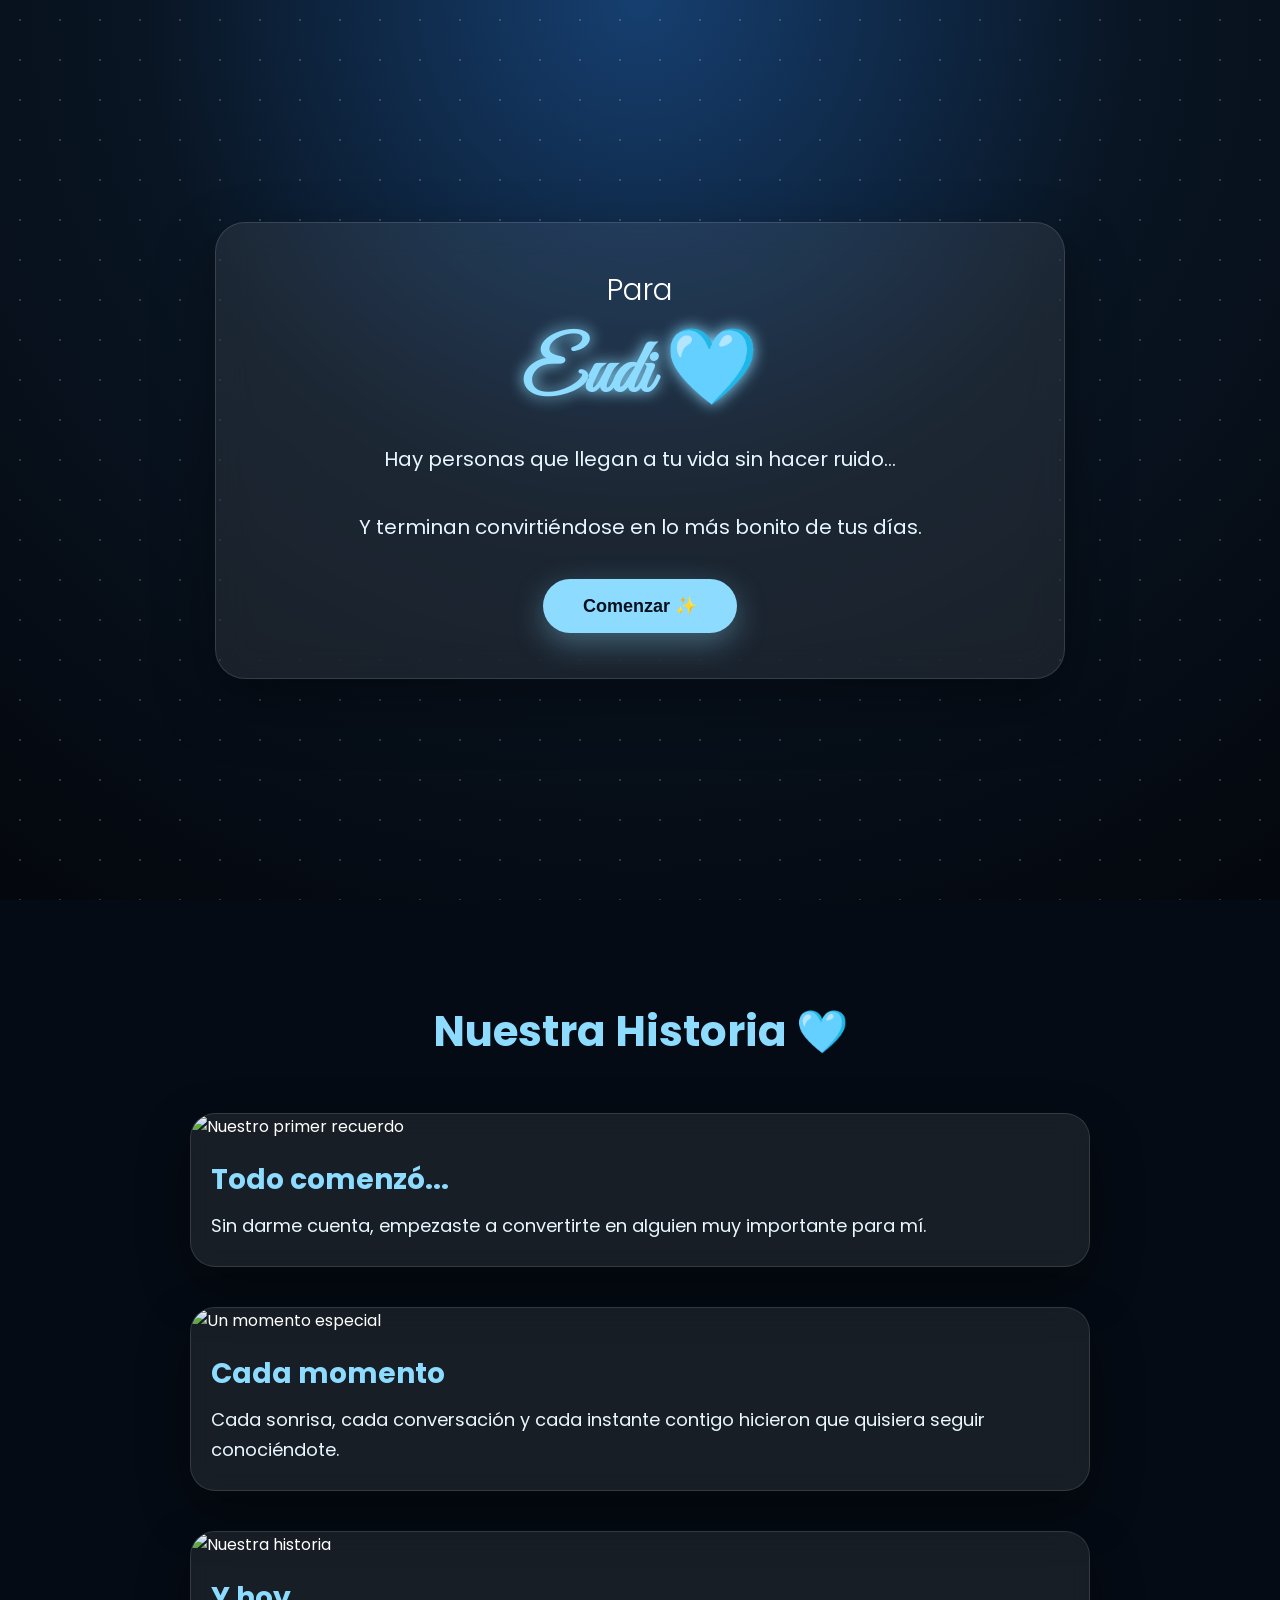
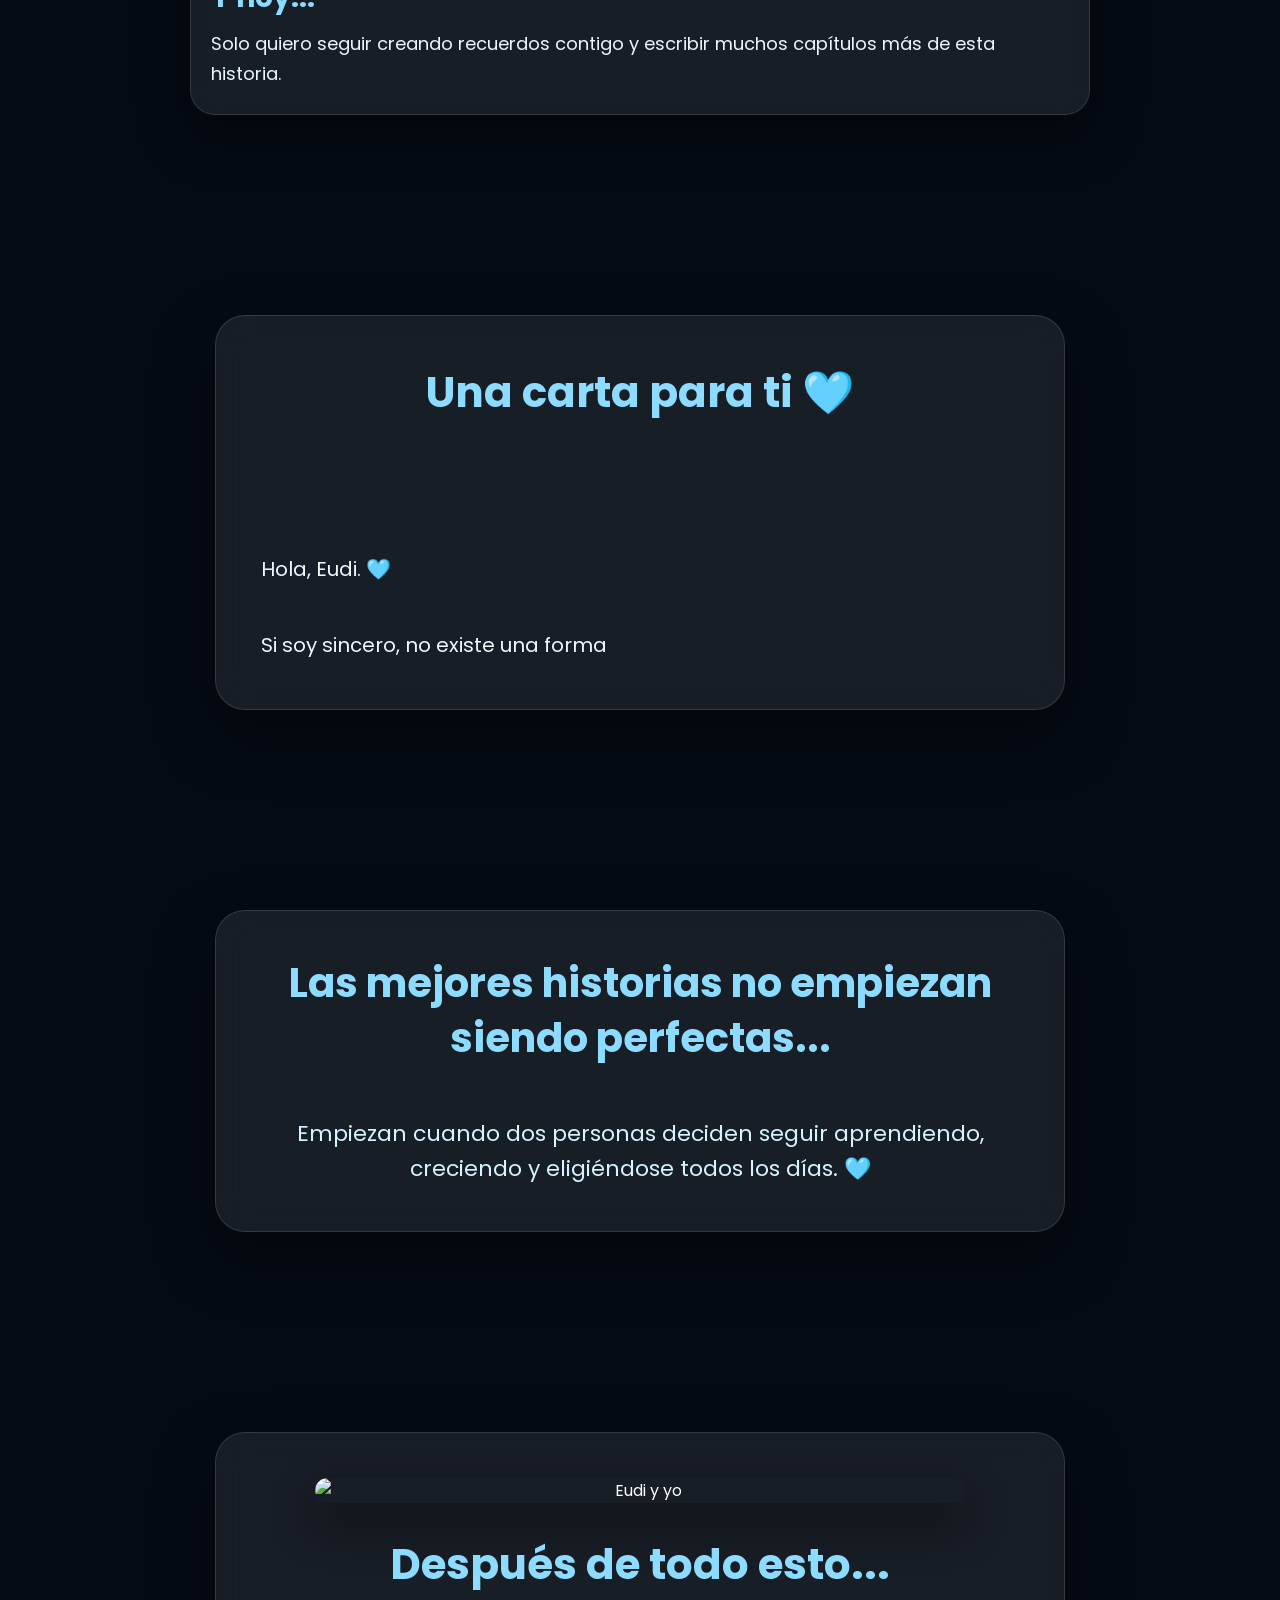
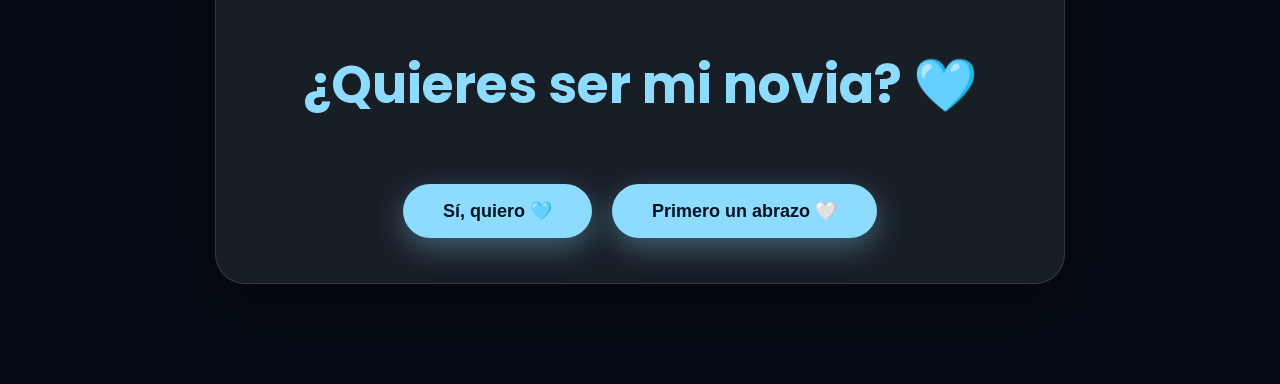
==== Index.html @ 33fa49a8 "Index.html" ====
<!DOCTYPE html>
<html lang="es">

<head>

<meta charset="UTF-8">

<meta name="viewport" content="width=device-width, initial-scale=1.0">

<title>Para Eudi 🩵</title>

<link rel="stylesheet" href="style.css">

<link rel="preconnect" href="https://fonts.googleapis.com">

<link rel="preconnect" href="https://fonts.gstatic.com" crossorigin>

<link href="https://fonts.googleapis.com/css2?family=Great+Vibes&family=Poppins:wght@300;400;500;600;700&display=swap" rel="stylesheet">

</head>

<body>

<!-- Fondo -->

<div class="background"></div>

<div id="stars"></div>

<div id="hearts"></div>

<!-- Bienvenida -->

<section class="hero" id="hero">

<div class="glass">

<h2>Para</h2>

<h1>Eudi 🩵</h1>

<p>

Hay personas que llegan a tu vida sin hacer ruido...

<br><br>

Y terminan convirtiéndose en lo más bonito de tus días.

</p>

<button id="startBtn">

Comenzar ✨

</button>

</div>

</section>

<!-- Historia -->

<section class="story" id="story">

<h2>

Nuestra Historia 🩵

</h2>

<div class="timeline">

    <div class="photo-card fade">

        <img src="img/foto1.jpg" alt="Nuestro primer recuerdo">

        <h3>Todo comenzó...</h3>

        <p>
            Sin darme cuenta, empezaste a convertirte en alguien muy importante para mí.
        </p>

    </div>

    <div class="photo-card fade">

        <img src="img/foto2.jpg" alt="Un momento especial">

        <h3>Cada momento</h3>

        <p>
            Cada sonrisa, cada conversación y cada instante contigo hicieron que quisiera seguir conociéndote.
        </p>

    </div>

    <div class="photo-card fade">

        <img src="img/foto3.jpg" alt="Nuestra historia">

        <h3>Y hoy...</h3>

        <p>
            Solo quiero seguir creando recuerdos contigo y escribir muchos capítulos más de esta historia.
        </p>

    </div>

</div>

</section>

<!-- Carta -->

<section class="letter" id="letter">

    <div class="glass letter-box">

        <h2>Una carta para ti 🩵</h2>

        <p id="letterText">

Hola, Eudi. 🩵

Si soy sincero, no existe una forma perfecta de empezar estas palabras.

Solo quiero hablarte desde el corazón.

Sé que el comienzo de nuestra historia no ha sido el mejor. Hemos tenido momentos en los que no nos hemos entendido como queríamos y la comunicación no siempre ha sido fácil.

Pero, a pesar de eso, nunca he dejado de creer que lo nuestro puede convertirse en algo muy bonito.

No espero que seamos perfectos, porque sé que ninguna relación lo es.

Lo que sí deseo es que aprendamos el uno del otro, que cada dificultad nos enseñe a conocernos mejor y que, con el tiempo, podamos construir una relación basada en la confianza, el respeto y el cariño.

Quiero que, cuando miremos atrás, podamos decir que todo valió la pena porque nunca dejamos de intentarlo.

Gracias por cada sonrisa, por cada conversación, por cada momento que hemos compartido y por permitirme conocerte un poco más cada día.

Hoy solo quiero dar un paso más contigo...

Porque, si tú también lo quieres, me encantaría comenzar esta historia a tu lado. 🩵

        </p>

    </div>

</section>

<!-- Frase -->

<section class="quote">

    <div class="glass">

        <h2>

Las mejores historias no empiezan siendo perfectas...

        </h2>

        <p>

Empiezan cuando dos personas deciden seguir aprendiendo, creciendo y eligiéndose todos los días. 🩵

        </p>

    </div>

</section>

<!-- Pregunta -->

<section class="proposal" id="proposal">

    <div class="glass">

        <img src="img/portada.jpg" alt="Eudi y yo" class="cover-photo">

        <h2>

Después de todo esto...

        </h2>

        <h1>

¿Quieres ser mi novia? 🩵

        </h1>

        <div class="buttons">

            <button id="yesBtn">

                Sí, quiero 🩵

            </button>

            <button id="hugBtn">

                Primero un abrazo 🤍

            </button>

        </div>

    </div>

</section>

<!-- Pantalla de celebración -->
<section class="success" id="success">

    <div class="glass success-box">

        <h1>Ella dijo que sí 🩵</h1>

        <p class="success-text">

            Gracias por regalarme este momento.

            <br><br>

            Hoy comienza oficialmente un nuevo capítulo para nosotros.

            <br><br>

            Prometo seguir construyendo esta historia contigo, un día a la vez.

        </p>

        <div class="counter">

            <div class="time-box">
                <span id="days">00</span>
                <small>Días</small>
            </div>

            <div class="time-box">
                <span id="hours">00</span>
                <small>Horas</small>
            </div>

            <div class="time-box">
                <span id="minutes">00</span>
                <small>Minutos</small>
            </div>

            <div class="time-box">
                <span id="seconds">00</span>
                <small>Segundos</small>
            </div>

        </div>

        <button id="musicBtn">
            🎵 Nuestra canción
        </button>

    </div>

</section>

<canvas id="confetti"></canvas>

<audio id="bgMusic" preload="auto">
    <source src="Music/tan-natural.mp3" type="audio/mpeg">
    Tu navegador no soporta audio.
</audio>

<script src="script.js"></script>

</body>

</html>
---- style.css ----
/* ==========================================
   PARA EUDI 🩵
========================================== */

*{
    margin:0;
    padding:0;
    box-sizing:border-box;
}

html{
    scroll-behavior:smooth;
}

body{

    font-family:'Poppins',sans-serif;
    background:#050b14;
    color:#fff;
    overflow-x:hidden;

}

/* ==========================
      FONDO
========================== */

.background{

    position:fixed;
    top:0;
    left:0;
    width:100%;
    height:100%;
    z-index:-3;

    background:
    radial-gradient(circle at top,#163f70 0%,#091523 45%,#04070d 100%);

}

/* ==========================
      ESTRELLAS
========================== */

#stars{

    position:fixed;
    width:100%;
    height:100%;
    z-index:-2;

    background-image:
    radial-gradient(white 1px,transparent 1px);

    background-size:40px 40px;

    opacity:.18;

    animation:stars 80s linear infinite;

}

@keyframes stars{

    from{

        transform:translateY(0);

    }

    to{

        transform:translateY(-300px);

    }

}

/* ==========================
     CORAZONES
========================== */

#hearts{

    position:fixed;
    inset:0;
    pointer-events:none;
    z-index:-1;

}

/* ==========================
      HERO
========================== */

.hero{

    min-height:100vh;

    display:flex;

    justify-content:center;

    align-items:center;

    padding:25px;

    text-align:center;

}

.glass{

    width:min(95%,850px);

    padding:45px;

    border-radius:30px;

    background:rgba(255,255,255,.08);

    backdrop-filter:blur(18px);

    border:1px solid rgba(255,255,255,.12);

    box-shadow:
    0 25px 60px rgba(0,0,0,.35);

}

.hero h2{

    font-size:30px;
    font-weight:300;

}

.hero h1{

    font-family:'Great Vibes',cursive;

    color:#8ddcff;

    font-size:75px;

    margin:10px 0;

    text-shadow:
    0 0 15px #8ddcff;

animation: glow 2s ease-in-out infinite alternate;

}

.hero p{

    margin-top:20px;

    line-height:34px;

    font-size:20px;

    color:#e6f7ff;

}

/* ==========================
      BOTONES
========================== */

button{

    margin-top:35px;

    padding:16px 40px;

    border:none;

    border-radius:50px;

    background:#8ddcff;

    color:#06111f;

    font-size:18px;

    font-weight:600;

    cursor:pointer;

    transition:.35s;

    box-shadow:0 10px 30px rgba(141,220,255,.35);

}

button:hover{

    transform:translateY(-5px) scale(1.03);

    background:white;

    box-shadow:0 15px 35px rgba(255,255,255,.35);

}

/* ==========================
      SECCIONES
========================== */

section{

    padding:100px 20px;

    position:relative;

}

.story h2,
.letter h2,
.quote h2,
.proposal h2{

    text-align:center;

    font-size:42px;

    color:#8ddcff;

    margin-bottom:50px;

}

/* ==========================
      TIMELINE
========================== */

.timeline{

    display:flex;

    flex-direction:column;

    gap:40px;

    max-width:900px;

    margin:auto;

}

/* ==========================
      TARJETAS
========================== */

.photo-card{

    background:rgba(255,255,255,.08);

    backdrop-filter:blur(15px);

    border:1px solid rgba(255,255,255,.12);

    border-radius:25px;

    overflow:hidden;

    box-shadow:0 20px 50px rgba(0,0,0,.35);

    transition:.4s;

}

.photo-card:hover{

    transform:translateY(-8px);

}

.photo-card img{

    width:100%;

    display:block;

}

.photo-card h3{

    padding:20px 20px 10px;

    color:#8ddcff;

    font-size:28px;

}

.photo-card p{

    padding:0 20px 25px;

    line-height:30px;

    font-size:18px;

    color:#eaf7ff;

}

/* ==========================
      ANIMACIÓN
========================== */

.fade{

    opacity:0;

    transform:translateY(40px);

    transition:1s;

}

.fade.show{

    opacity:1;

    transform:translateY(0);

}


/* ==========================
      CARTA
========================== */

.letter{

    display:flex;

    justify-content:center;

}

.letter-box{

    max-width:900px;

    margin:auto;

}

#letterText{

    margin-top:25px;

    line-height:38px;

    font-size:20px;

    color:#eef9ff;

    white-space:pre-line;

}

/* ==========================
      FRASE
========================== */

.quote{

    text-align:center;

}

.quote .glass{

    max-width:900px;

    margin:auto;

}

.quote h2{

    font-size:40px;

    line-height:55px;

}

.quote p{

    margin-top:25px;

    font-size:22px;

    color:#d7f3ff;

    line-height:35px;

}

/* ==========================
      PROPUESTA
========================== */

.proposal{

    display:flex;

    justify-content:center;

    align-items:center;

}

.proposal .glass{

    text-align:center;

    max-width:900px;

}

.cover-photo{

    width:100%;

    max-width:650px;

    margin:0 auto 30px;

    display:block;

    border-radius:22px;

    margin-bottom:30px;

    box-shadow:0 20px 45px rgba(0,0,0,.45);

}

.proposal h1{

    font-size:52px;

    color:#8ddcff;

    margin:25px 0;

}

.buttons{

    display:flex;

    justify-content:center;

    gap:20px;

    flex-wrap:wrap;

}

/* ==========================
      CELEBRACIÓN
========================== */

.success{

    display:none;

    min-height:100vh;

    justify-content:center;

    align-items:center;

    text-align:center;

    padding:30px;

}

.success.active{

    display:flex;

}

.success-box{

    max-width:900px;

}

.success h1{

    font-size:58px;

    color:#8ddcff;

    margin-bottom:25px;

}

.success-text{

    font-size:22px;

    line-height:36px;

    color:#eef9ff;

}

/* ==========================
      CONTADOR
========================== */

.counter{

    display:flex;

    justify-content:center;

    gap:18px;

    flex-wrap:wrap;

    margin-top:45px;

}

.time-box{

    width:120px;

    padding:18px;

    border-radius:18px;

    background:rgba(255,255,255,.08);

    border:1px solid rgba(255,255,255,.12);

}

.time-box span{

    display:block;

    font-size:38px;

    color:#8ddcff;

    font-weight:700;

}

.time-box small{

    font-size:16px;

    color:#d9f4ff;

}

/* ==========================
      RESPONSIVE
========================== */

@media(max-width:768px){

.hero h1{

    font-size:58px;

}

.hero p{

    font-size:18px;

    line-height:32px;

}

.story h2,
.letter h2,
.quote h2,
.proposal h2{

    font-size:32px;

}

.proposal h1{

    font-size:38px;

}

.time-box{

    width:90px;

}

.time-box span{

    font-size:30px;

}

}

/* ==========================================
        CORAZONES FLOTANTES
========================================== */

.heart{

    position:fixed;

    bottom:-50px;

    font-size:22px;

    color:#8ddcff;

    animation:floatHeart linear forwards;

    opacity:.8;

    pointer-events:none;

}

@keyframes floatHeart{

    0%{

        transform:translateY(0) scale(.7);

        opacity:0;

    }

    20%{

        opacity:1;

    }

    100%{

        transform:translateY(-120vh) rotate(360deg) scale(1.4);

        opacity:0;

    }

}

/* ==========================================
        CONFETI
========================================== */

#confetti{

    position:fixed;

    inset:0;

    pointer-events:none;

    z-index:9999;

}

/* ==========================================
        SCROLL
========================================== */

::-webkit-scrollbar{

    width:10px;

}

::-webkit-scrollbar-track{

    background:#07111d;

}

::-webkit-scrollbar-thumb{

    background:#8ddcff;

    border-radius:20px;

}

/* ==========================================
        SELECCIÓN DE TEXTO
========================================== */

::selection{

    background:#8ddcff;

    color:#06111f;

}

/* ==========================================
        ANIMACIONES
========================================== */

@keyframes fadeUp{

    from{

        opacity:0;

        transform:translateY(50px);

    }

    to{

        opacity:1;

        transform:translateY(0);

    }

}

.hero,
.story,
.letter,
.quote,
.proposal,
.success{

    animation:fadeUp 1s ease;

}

/* ==========================================
        EFECTO GLASS
========================================== */

.glass:hover{

    transform:translateY(-5px);

    transition:.35s;

    box-shadow:

    0 25px 60px rgba(0,0,0,.45),

    0 0 30px rgba(141,220,255,.15);

}

/* ==========================================
        BOTÓN MÚSICA
========================================== */

#musicBtn{

    margin-top:35px;

}

/* ==========================================
        PIE
========================================== */

footer{

    text-align:center;

    padding:40px;

    color:#9dcfe7;

    opacity:.7;

    font-size:15px;

}

@keyframes glow{

    from{

        text-shadow:
        0 0 15px #8ddcff;

    }

    to{

        text-shadow:
        0 0 25px #8ddcff,
        0 0 45px #8ddcff;

    }

}
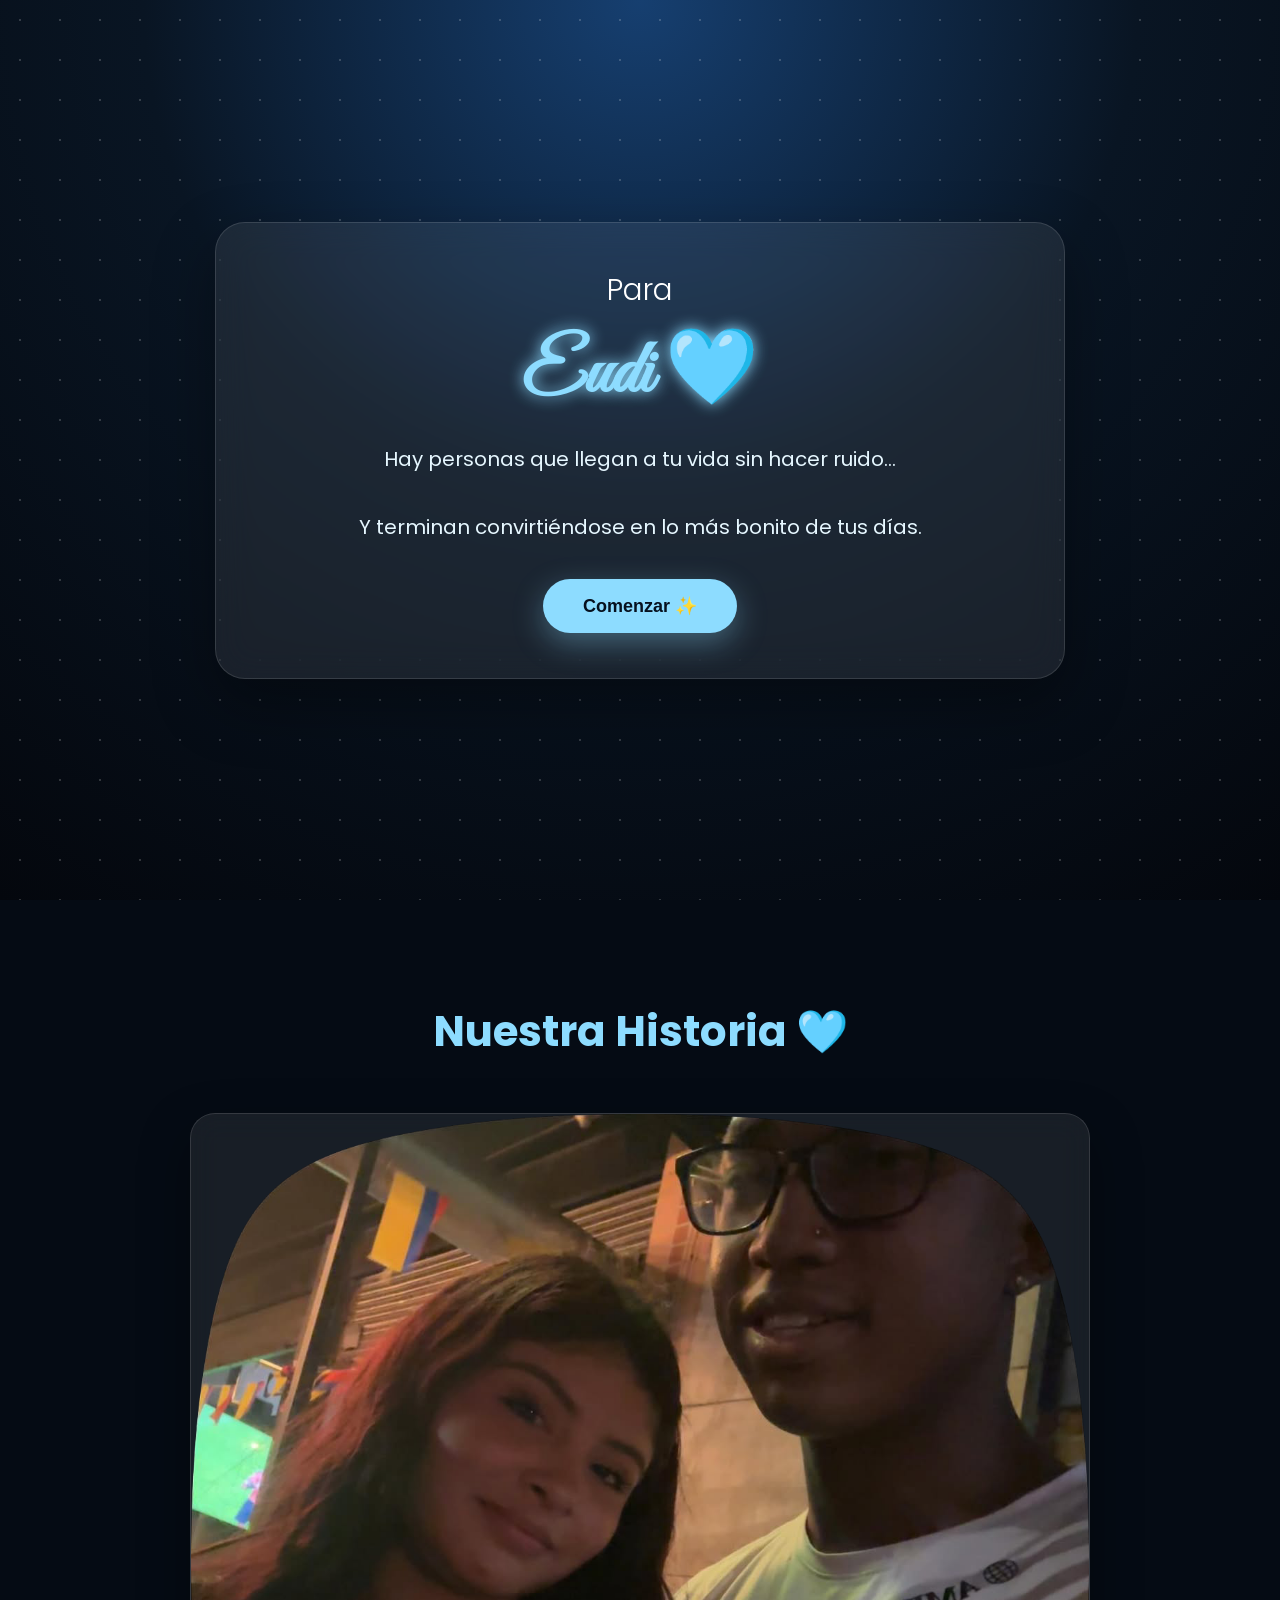
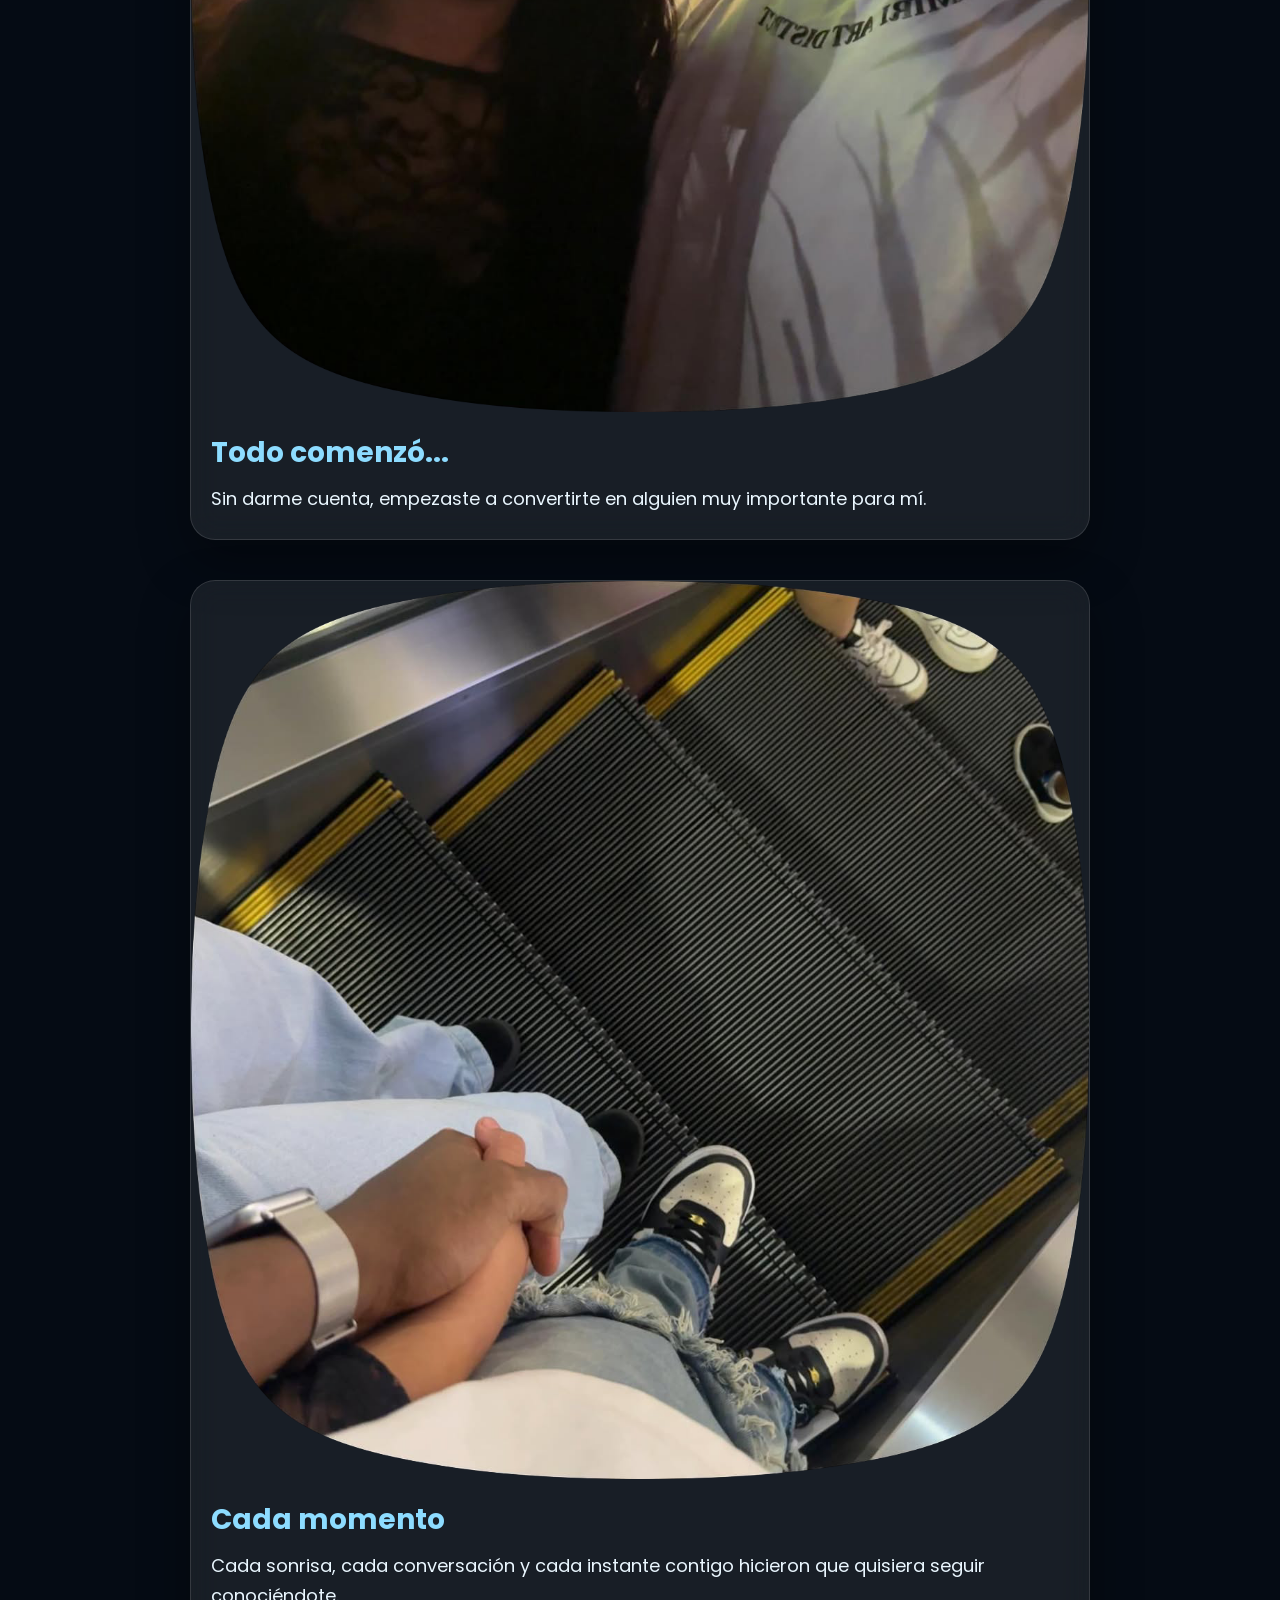
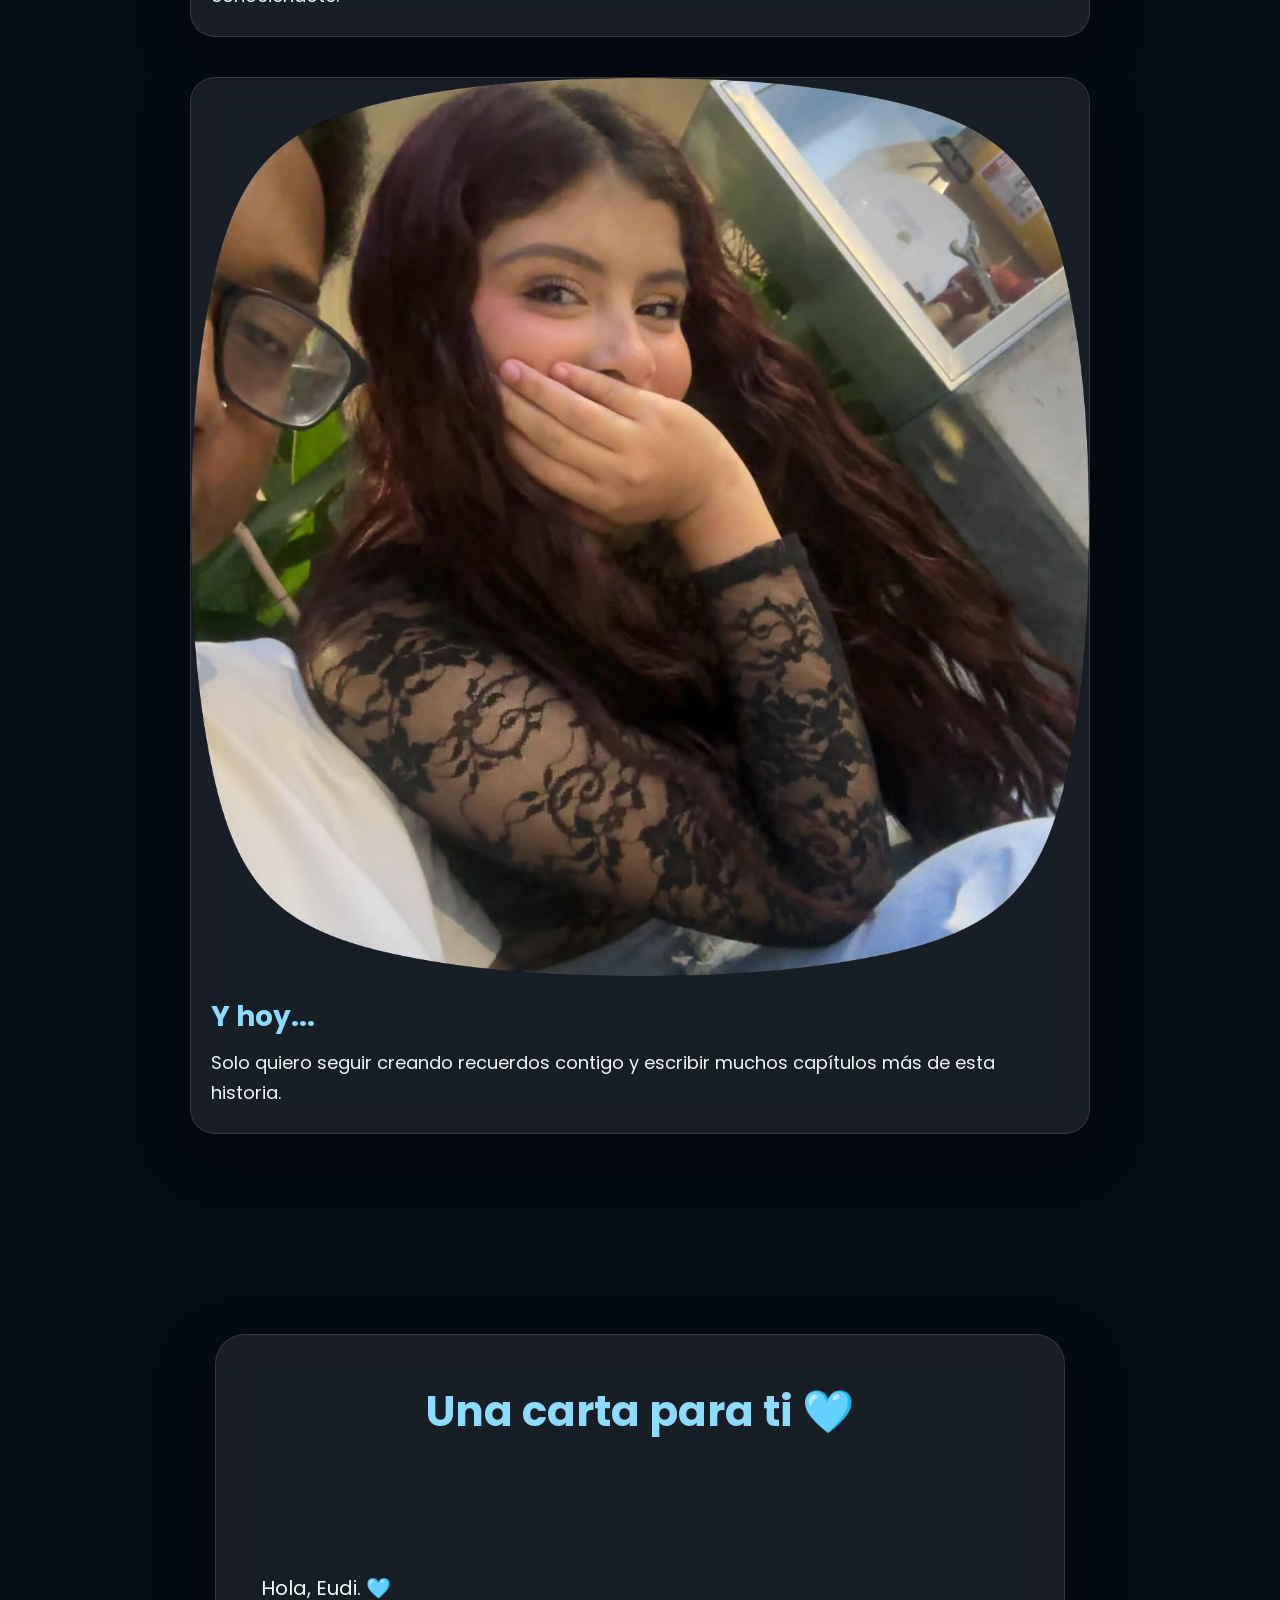
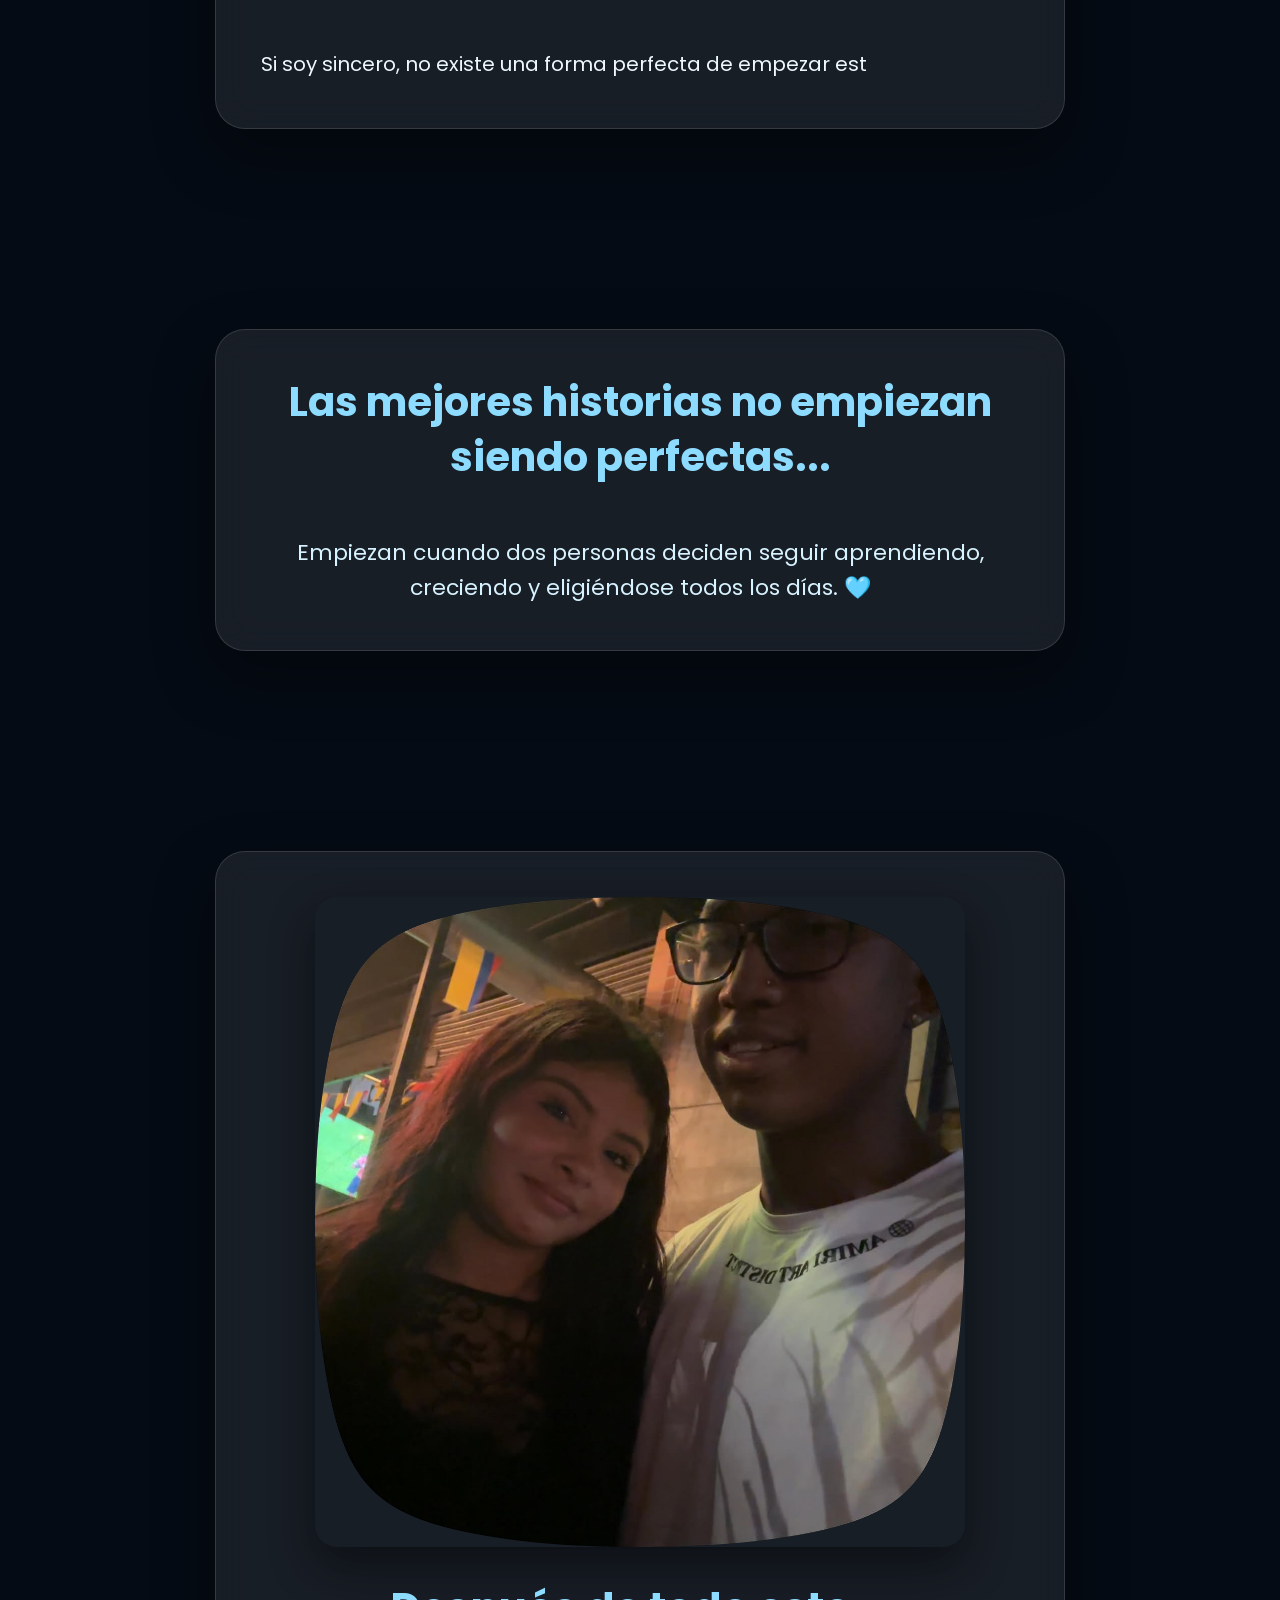
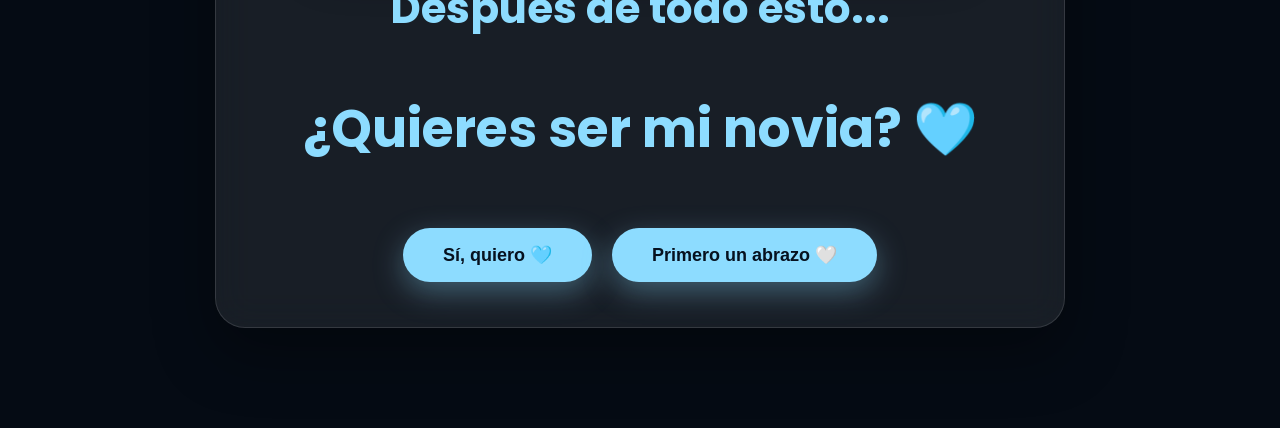
==== commit 6f7a0695: "proyecto terminado" ====
--- a/Index.html
+++ b/Index.html
@@ -73,7 +73,7 @@
 
     <div class="photo-card fade">
 
-        <img src="img/foto1.jpg" alt="Nuestro primer recuerdo">
+        <img src="foto1.jpg" alt="Nuestro primer recuerdo">
 
         <h3>Todo comenzó...</h3>
 
@@ -85,7 +85,7 @@
 
     <div class="photo-card fade">
 
-        <img src="img/foto2.jpg" alt="Un momento especial">
+        <img src="foto2.jpg" alt="Un momento especial">
 
         <h3>Cada momento</h3>
 
@@ -97,7 +97,7 @@
 
     <div class="photo-card fade">
 
-        <img src="img/foto3.jpg" alt="Nuestra historia">
+        <img src="foto3.jpg" alt="Nuestra historia">
 
         <h3>Y hoy...</h3>
 
@@ -177,7 +177,7 @@
 
     <div class="glass">
 
-        <img src="img/portada.jpg" alt="Eudi y yo" class="cover-photo">
+        <img src="portada.jpg" alt="Eudi y yo" class="cover-photo">
 
         <h2>
 
@@ -267,7 +267,7 @@
 <canvas id="confetti"></canvas>
 
 <audio id="bgMusic" preload="auto">
-    <source src="Music/tan-natural.mp3" type="audio/mpeg">
+    <source src="tan-natural.mp3" type="audio/mpeg">
     Tu navegador no soporta audio.
 </audio>
 
